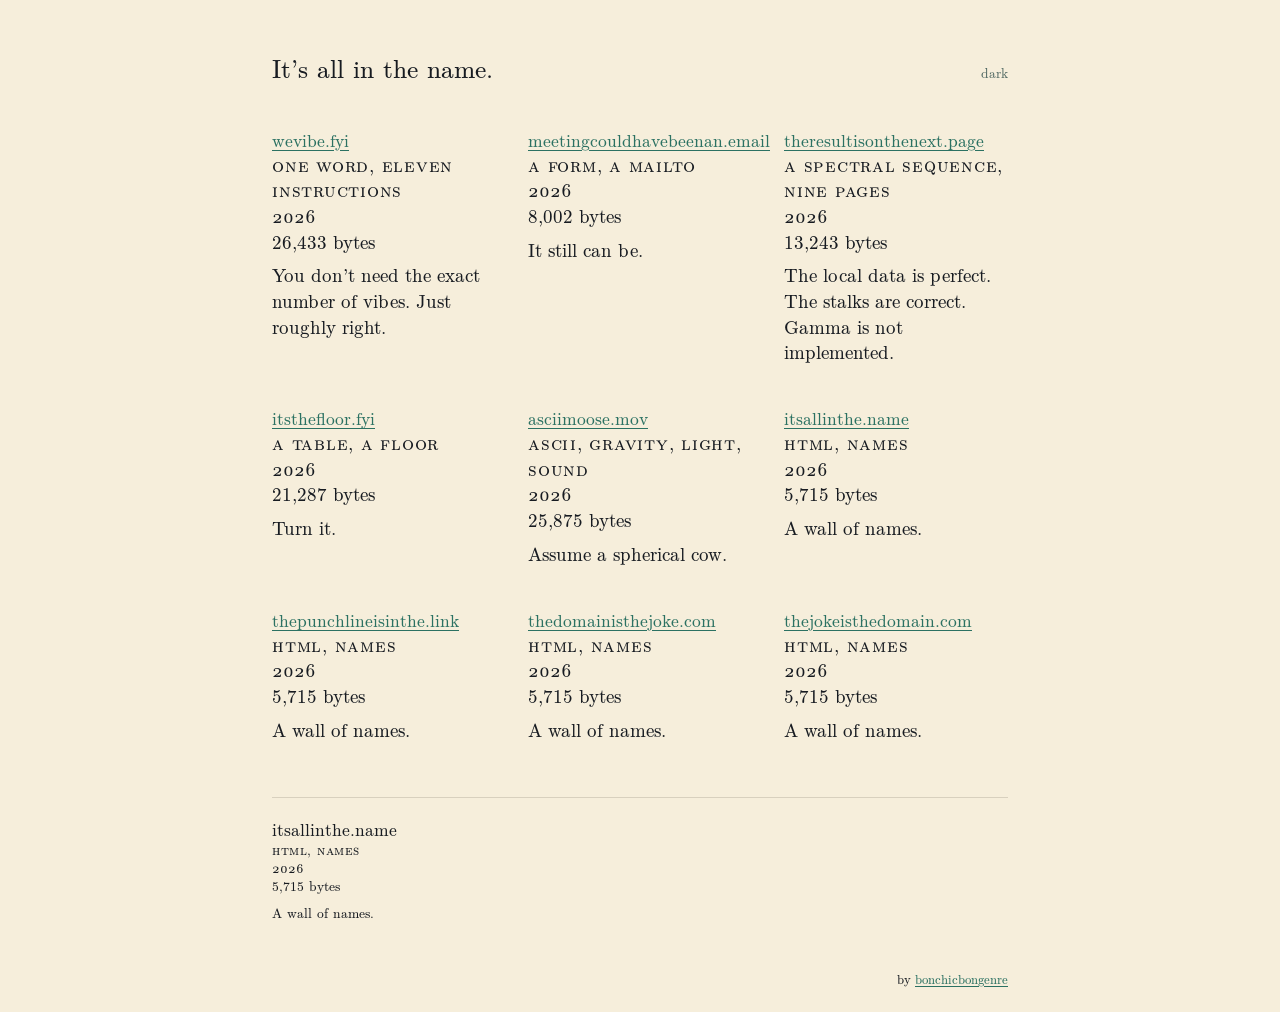
==== index.html @ 4bca3e9e "the moose on the wall, a line under each name, a theme button; the house at 5 with its italic" ====
<!doctype html>
<html lang="en">
<head>
<meta charset="utf-8">
<meta name="viewport" content="width=device-width, initial-scale=1">
<title>It&rsquo;s all in the name.</title>
<meta name="description" content="A wall of names. Each one is the joke.">
<link rel="icon" href="data:image/svg+xml,%3Csvg xmlns='http://www.w3.org/2000/svg' viewBox='0 0 10 10'%3E%3Ccircle cx='5' cy='8' r='1.4' fill='%23171b21'/%3E%3C/svg%3E">
<link rel="stylesheet" href="tokens.css?5">
<style>
body{margin:0;padding:3rem 16px 1.4rem;min-height:100svh;box-sizing:border-box;display:flex;flex-direction:column;background:var(--paper);color:var(--ink);font:19px/1.5 var(--book);font-variant-numeric:oldstyle-nums}
main,.by{width:100%;max-width:46rem;margin:0 auto}
main{flex:1}
.by{margin-top:3rem;text-align:right;font-size:.8rem}
header{display:flex;justify-content:space-between;align-items:baseline;gap:1rem;margin:0 0 2.6rem}
h1{font-weight:400;font-size:1.6rem;margin:0}
button{font:inherit;font-size:.85rem;background:none;border:0;padding:0;color:var(--qingbai-base);cursor:pointer}
button:focus-visible{outline:1px solid var(--rule);outline-offset:4px}
.m{font-variant-caps:all-small-caps;letter-spacing:.04em}
ul{display:grid;grid-template-columns:repeat(auto-fill,minmax(min(100%,13rem),1fr));gap:2.6rem 2rem;margin:0;padding:0;list-style:none}
.label p{margin:0;line-height:1.35}
.t{font-size:1.1rem}
.d{font-variant-numeric:lining-nums tabular-nums}
.label .l{margin-top:.5rem}
a{color:var(--qingbai-accent);text-underline-offset:.15em}
footer{border-top:1px solid var(--rule);margin-top:3.4rem;padding-top:1.2rem;font-size:.85rem}
</style>
</head>
<body>
<main>
<header><h1>It&rsquo;s all in the name.</h1><button id="theme" hidden>dark</button></header>
<!-- dimensions: each site's front page as served, measured 2026-10-27 21:49 UTC. The last four are this page, the same bytes under each of its names; their number is its own size. Every number here is measured by .github/wall.py, never typed. -->
<ul>
<li class="label">
<p class="t"><a href="https://wevibe.fyi">wevibe.fyi</a></p>
<p class="m">one word, eleven instructions</p>
<p>2026</p>
<p class="d">26,433 bytes</p>
<p class="l">You don&rsquo;t need the exact number of vibes. Just roughly right.</p>
</li>
<li class="label">
<p class="t"><a href="https://meetingcouldhavebeenan.email">meetingcouldhavebeenan.email</a></p>
<p class="m">a form, a mailto</p>
<p>2026</p>
<p class="d">8,002 bytes</p>
<p class="l">It still can be.</p>
</li>
<li class="label">
<p class="t"><a href="https://theresultisonthenext.page">theresultisonthenext.page</a></p>
<p class="m">a spectral sequence, nine pages</p>
<p>2026</p>
<p class="d">13,243 bytes</p>
<p class="l">The local data is perfect. The stalks are correct. Gamma is not implemented.</p>
</li>
<li class="label">
<p class="t"><a href="https://itsthefloor.fyi">itsthefloor.fyi</a></p>
<p class="m">a table, a floor</p>
<p>2026</p>
<p class="d">21,287 bytes</p>
<p class="l">Turn it.</p>
</li>
<li class="label">
<p class="t"><a href="https://asciimoose.mov">asciimoose.mov</a></p>
<p class="m">ascii, gravity, light, sound</p>
<p>2026</p>
<p class="d">25,875 bytes</p>
<p class="l">Assume a spherical cow.</p>
</li>
<li class="label">
<p class="t"><a href="https://itsallinthe.name">itsallinthe.name</a></p>
<p class="m">html, names</p>
<p>2026</p>
<p class="d">5,715 bytes</p>
<p class="l">A wall of names.</p>
</li>
<li class="label">
<p class="t"><a href="https://thepunchlineisinthe.link">thepunchlineisinthe.link</a></p>
<p class="m">html, names</p>
<p>2026</p>
<p class="d">5,715 bytes</p>
<p class="l">A wall of names.</p>
</li>
<li class="label">
<p class="t"><a href="https://thedomainisthejoke.com">thedomainisthejoke.com</a></p>
<p class="m">html, names</p>
<p>2026</p>
<p class="d">5,715 bytes</p>
<p class="l">A wall of names.</p>
</li>
<li class="label">
<p class="t"><a href="https://thejokeisthedomain.com">thejokeisthedomain.com</a></p>
<p class="m">html, names</p>
<p>2026</p>
<p class="d">5,715 bytes</p>
<p class="l">A wall of names.</p>
</li>
</ul>
<footer class="label">
<p class="t" id="door">itsallinthe.name</p>
<p class="m">html, names</p>
<p>2026</p>
<p class="d"><span id="self">&ndash;</span> bytes</p>
<p class="l">A wall of names.</p>
</footer>
</main>
<p class="by">by <a href="https://github.com/bonchicbongenre/bonchicbongenre.github.io">bonchicbongenre</a></p>
<script>
var names=["itsallinthe.name","thepunchlineisinthe.link","thedomainisthejoke.com","thejokeisthedomain.com"],
    said=["It&rsquo;s all in the name.","The punchline is in the link.","The domain is the joke.","The joke is the domain."],
    i=Math.max(0,names.indexOf(location.hostname.replace(/^www\./,""))),
    door=names[i],h=document.querySelector("h1");
h.innerHTML=said[i];document.title=h.textContent;
document.getElementById("door").textContent=door;
// the page's own size: it asks for itself and counts what comes back (a browser may
// report only the compressed size)
fetch(location.pathname).then(r=>r.arrayBuffer()).then(b=>document.getElementById("self").textContent=b.byteLength.toLocaleString("en-US"));
// theme: the system's, until the visitor turns it; nothing is kept
var root=document.documentElement,sys=matchMedia("(prefers-color-scheme: dark)"),T=document.getElementById("theme"),
    dark=function(){var t=root.getAttribute("data-theme");return t?t=="dark":sys.matches},
    turn=function(){T.textContent=dark()?"light":"dark"};
sys.addEventListener("change",function(){if(!root.getAttribute("data-theme"))turn()});
T.onclick=function(){root.setAttribute("data-theme",dark()?"light":"dark");turn()};
turn();T.hidden=false;
console.log("You came in by "+door+".");
</script>
</body>
</html>
---- tokens.css ----
/* House tokens. Generated by derive/tokens.py from the bowls; do not edit by hand.
   Each bowl gives hue and chroma; each role gives lightness. Paper is Ding, ink is
   Jian, and dark mode swaps the two bowls. Base: a glaze at its own chroma. Accent:
   the same hue lifted to the most vivid bowl's chroma. Both read at 5:1 on paper.
   Wash: a glaze at its own chroma, near the paper's lightness, for fills only. */

@font-face { font-family: "House Book"; src: url("house-book.woff2") format("woff2"); font-display: swap; }
@font-face { font-family: "House Book"; src: url("house-book-italic.woff2") format("woff2"); font-style: italic; font-display: swap; }
@font-face { font-family: "House Sans"; src: url("house-sans.woff2") format("woff2"); font-display: swap; }
@font-face { font-family: "House Typewriter"; src: url("house-typewriter.woff2") format("woff2"); font-display: swap; }

:root {
  --ding: 0.026 87.1;      /* Cleveland 1929.995 */
  --jian: 0.014 257.3;      /* Cleveland 1948.206 */
  --longquan: 0.043 137.4;  /* Cleveland 1957.54, celadon */
  --ru: 0.023 155.9;        /* Cleveland 1957.40, celadon */
  --qingbai: 0.029 176.9;   /* Cleveland 2020.182, celadon */
  --jun: 0.022 224.6;       /* Cleveland 1942.665, jun */
  --junsplash: 0.023 310.6; /* Cleveland 1942.665, jun */
  --crimson: 0.047 355.2;   /* Cleveland 1956.701, jun */
  --rust: 0.048 40.5;      /* Cleveland 2020.176, tenmoku */
  --amber: 0.074 58.4;     /* Cleveland 1989.274, tenmoku */
  --gold: 0.056 74.8;      /* Cleveland 2020.177, tenmoku */
  --lift: 0.074;              /* the most vivid bowl's own chroma */

  --paper: oklch(0.95 var(--ding));
  --ink: oklch(0.22 var(--jian));
  --rule: oklch(0.86 var(--ding));
  --longquan-base: oklch(0.504 var(--longquan));
  --longquan-accent: oklch(0.502 var(--lift) 137.4);
  --longquan-wash: oklch(0.89 var(--longquan));
  --ru-base: oklch(0.506 var(--ru));
  --ru-accent: oklch(0.500 var(--lift) 155.9);
  --ru-wash: oklch(0.89 var(--ru));
  --qingbai-base: oklch(0.505 var(--qingbai));
  --qingbai-accent: oklch(0.499 var(--lift) 176.9);
  --qingbai-wash: oklch(0.89 var(--qingbai));
  --jun-base: oklch(0.507 var(--jun));
  --jun-accent: oklch(0.503 var(--lift) 224.6);
  --jun-wash: oklch(0.89 var(--jun));
  --junsplash-base: oklch(0.511 var(--junsplash));
  --junsplash-accent: oklch(0.516 var(--lift) 310.6);
  --junsplash-wash: oklch(0.89 var(--junsplash));
  --crimson-base: oklch(0.515 var(--crimson));
  --crimson-accent: oklch(0.518 var(--lift) 355.2);
  --crimson-wash: oklch(0.89 var(--crimson));
  --rust-base: oklch(0.513 var(--rust));
  --rust-accent: oklch(0.516 var(--lift) 40.5);
  --rust-wash: oklch(0.89 var(--rust));
  --amber-base: oklch(0.514 var(--amber));
  --amber-accent: oklch(0.514 var(--lift) 58.4);
  --amber-wash: oklch(0.89 var(--amber));
  --gold-base: oklch(0.510 var(--gold));
  --gold-accent: oklch(0.511 var(--lift) 74.8);
  --gold-wash: oklch(0.89 var(--gold));
  --book: "House Book", "Iowan Old Style", Georgia, serif;
  --sans: "House Sans", "Helvetica Neue", Arial, sans-serif;
  --typewriter: "House Typewriter", ui-monospace, monospace;
  --fade: color .5s ease, background-color .5s ease, border-color .5s ease, box-shadow .5s ease,
          outline-color .5s ease, text-decoration-color .5s ease, fill .5s ease, stroke .5s ease;
  color-scheme: light;
}
/* A change of theme fades. Everything inherits the root's transition, so a page that
   turns the root's off (as a page does on load) stops every fade at once. */
html { transition: var(--fade); }
html * { transition: inherit; }
@media (prefers-color-scheme: dark) {
  :root:not([data-theme="light"]) {
    --paper: oklch(0.20 var(--jian));
    --ink: oklch(0.88 var(--ding));
    --rule: oklch(0.30 var(--jian));
    --longquan-base: oklch(0.617 var(--longquan));
    --longquan-accent: oklch(0.614 var(--lift) 137.4);
    --longquan-wash: oklch(0.29 var(--longquan));
    --ru-base: oklch(0.619 var(--ru));
    --ru-accent: oklch(0.613 var(--lift) 155.9);
    --ru-wash: oklch(0.29 var(--ru));
    --qingbai-base: oklch(0.618 var(--qingbai));
    --qingbai-accent: oklch(0.612 var(--lift) 176.9);
    --qingbai-wash: oklch(0.29 var(--qingbai));
    --jun-base: oklch(0.620 var(--jun));
    --jun-accent: oklch(0.616 var(--lift) 224.6);
    --jun-wash: oklch(0.29 var(--jun));
    --junsplash-base: oklch(0.624 var(--junsplash));
    --junsplash-accent: oklch(0.629 var(--lift) 310.6);
    --junsplash-wash: oklch(0.29 var(--junsplash));
    --crimson-base: oklch(0.628 var(--crimson));
    --crimson-accent: oklch(0.631 var(--lift) 355.2);
    --crimson-wash: oklch(0.29 var(--crimson));
    --rust-base: oklch(0.626 var(--rust));
    --rust-accent: oklch(0.629 var(--lift) 40.5);
    --rust-wash: oklch(0.29 var(--rust));
    --amber-base: oklch(0.626 var(--amber));
    --amber-accent: oklch(0.626 var(--lift) 58.4);
    --amber-wash: oklch(0.29 var(--amber));
    --gold-base: oklch(0.623 var(--gold));
    --gold-accent: oklch(0.624 var(--lift) 74.8);
    --gold-wash: oklch(0.29 var(--gold));
    color-scheme: dark;
  }
}
:root[data-theme="dark"] {
  --paper: oklch(0.20 var(--jian));
  --ink: oklch(0.88 var(--ding));
  --rule: oklch(0.30 var(--jian));
  --longquan-base: oklch(0.617 var(--longquan));
  --longquan-accent: oklch(0.614 var(--lift) 137.4);
  --longquan-wash: oklch(0.29 var(--longquan));
  --ru-base: oklch(0.619 var(--ru));
  --ru-accent: oklch(0.613 var(--lift) 155.9);
  --ru-wash: oklch(0.29 var(--ru));
  --qingbai-base: oklch(0.618 var(--qingbai));
  --qingbai-accent: oklch(0.612 var(--lift) 176.9);
  --qingbai-wash: oklch(0.29 var(--qingbai));
  --jun-base: oklch(0.620 var(--jun));
  --jun-accent: oklch(0.616 var(--lift) 224.6);
  --jun-wash: oklch(0.29 var(--jun));
  --junsplash-base: oklch(0.624 var(--junsplash));
  --junsplash-accent: oklch(0.629 var(--lift) 310.6);
  --junsplash-wash: oklch(0.29 var(--junsplash));
  --crimson-base: oklch(0.628 var(--crimson));
  --crimson-accent: oklch(0.631 var(--lift) 355.2);
  --crimson-wash: oklch(0.29 var(--crimson));
  --rust-base: oklch(0.626 var(--rust));
  --rust-accent: oklch(0.629 var(--lift) 40.5);
  --rust-wash: oklch(0.29 var(--rust));
  --amber-base: oklch(0.626 var(--amber));
  --amber-accent: oklch(0.626 var(--lift) 58.4);
  --amber-wash: oklch(0.29 var(--amber));
  --gold-base: oklch(0.623 var(--gold));
  --gold-accent: oklch(0.624 var(--lift) 74.8);
  --gold-wash: oklch(0.29 var(--gold));
  color-scheme: dark;
}
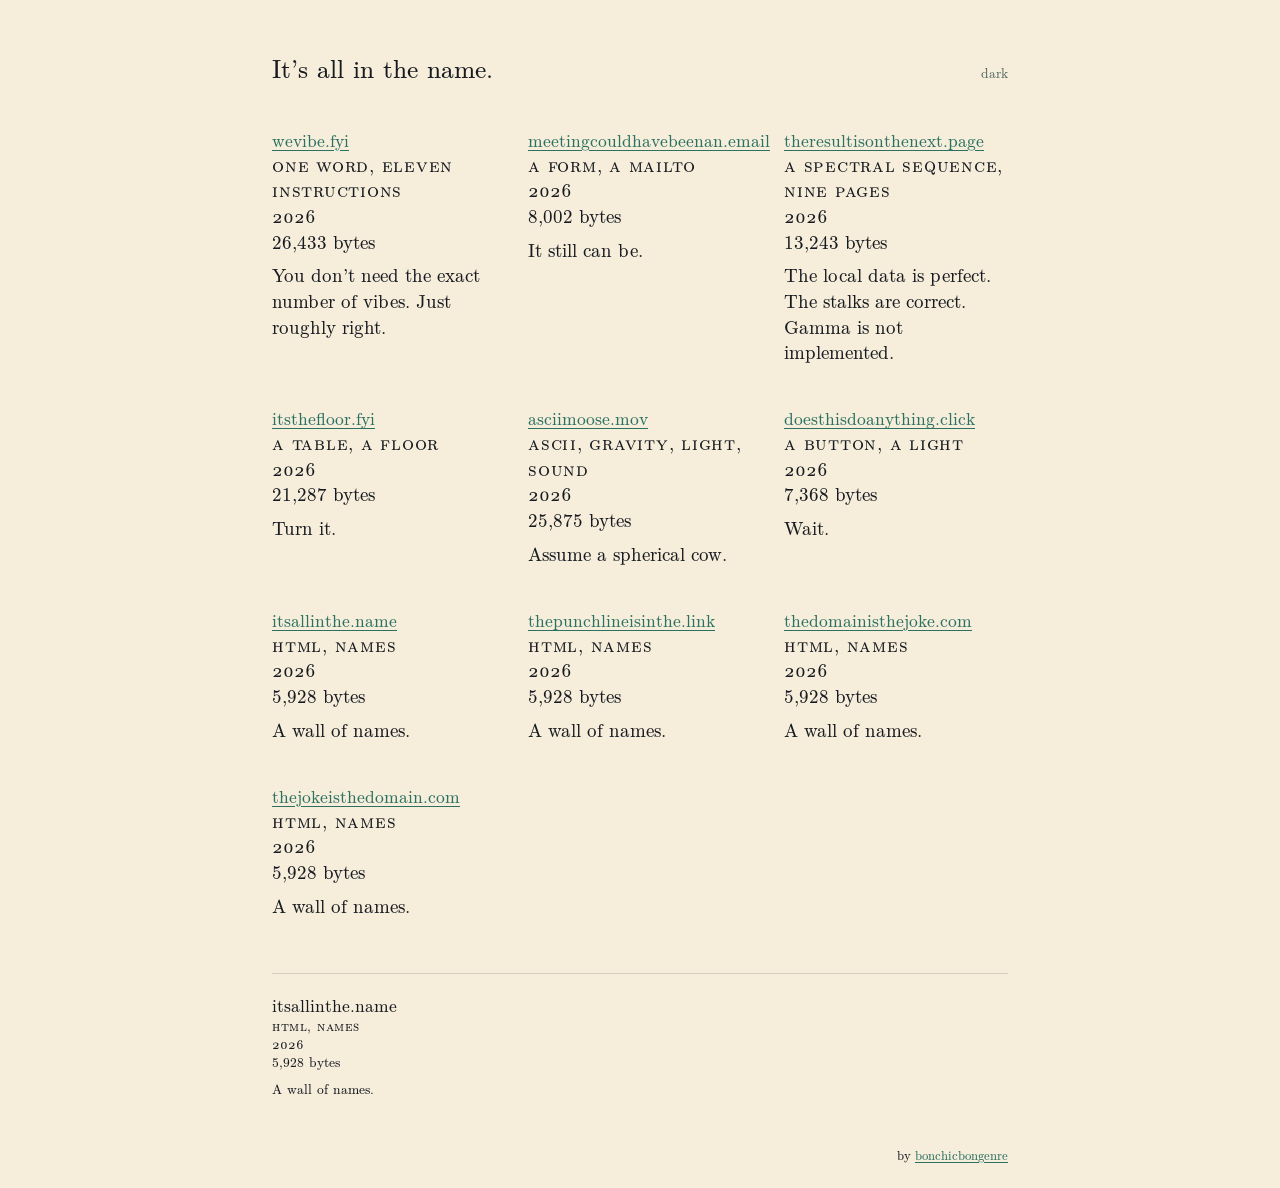
==== commit 4cfb6f65: "the button on the wall, measured again" ====
--- a/index.html
+++ b/index.html
@@ -29,7 +29,7 @@
 <body>
 <main>
 <header><h1>It&rsquo;s all in the name.</h1><button id="theme" hidden>dark</button></header>
-<!-- dimensions: each site's front page as served, measured 2026-10-27 21:49 UTC. The last four are this page, the same bytes under each of its names; their number is its own size. Every number here is measured by .github/wall.py, never typed. -->
+<!-- dimensions: each site's front page as served, measured 2026-10-29 00:49 UTC. The last four are this page, the same bytes under each of its names; their number is its own size. Every number here is measured by .github/wall.py, never typed. -->
 <ul>
 <li class="label">
 <p class="t"><a href="https://wevibe.fyi">wevibe.fyi</a></p>
@@ -67,31 +67,38 @@
 <p class="l">Assume a spherical cow.</p>
 </li>
 <li class="label">
+<p class="t"><a href="https://doesthisdoanything.click">doesthisdoanything.click</a></p>
+<p class="m">a button, a light</p>
+<p>2026</p>
+<p class="d">7,368 bytes</p>
+<p class="l">Wait.</p>
+</li>
+<li class="label">
 <p class="t"><a href="https://itsallinthe.name">itsallinthe.name</a></p>
 <p class="m">html, names</p>
 <p>2026</p>
-<p class="d">5,715 bytes</p>
+<p class="d">5,928 bytes</p>
 <p class="l">A wall of names.</p>
 </li>
 <li class="label">
 <p class="t"><a href="https://thepunchlineisinthe.link">thepunchlineisinthe.link</a></p>
 <p class="m">html, names</p>
 <p>2026</p>
-<p class="d">5,715 bytes</p>
+<p class="d">5,928 bytes</p>
 <p class="l">A wall of names.</p>
 </li>
 <li class="label">
 <p class="t"><a href="https://thedomainisthejoke.com">thedomainisthejoke.com</a></p>
 <p class="m">html, names</p>
 <p>2026</p>
-<p class="d">5,715 bytes</p>
+<p class="d">5,928 bytes</p>
 <p class="l">A wall of names.</p>
 </li>
 <li class="label">
 <p class="t"><a href="https://thejokeisthedomain.com">thejokeisthedomain.com</a></p>
 <p class="m">html, names</p>
 <p>2026</p>
-<p class="d">5,715 bytes</p>
+<p class="d">5,928 bytes</p>
 <p class="l">A wall of names.</p>
 </li>
 </ul>
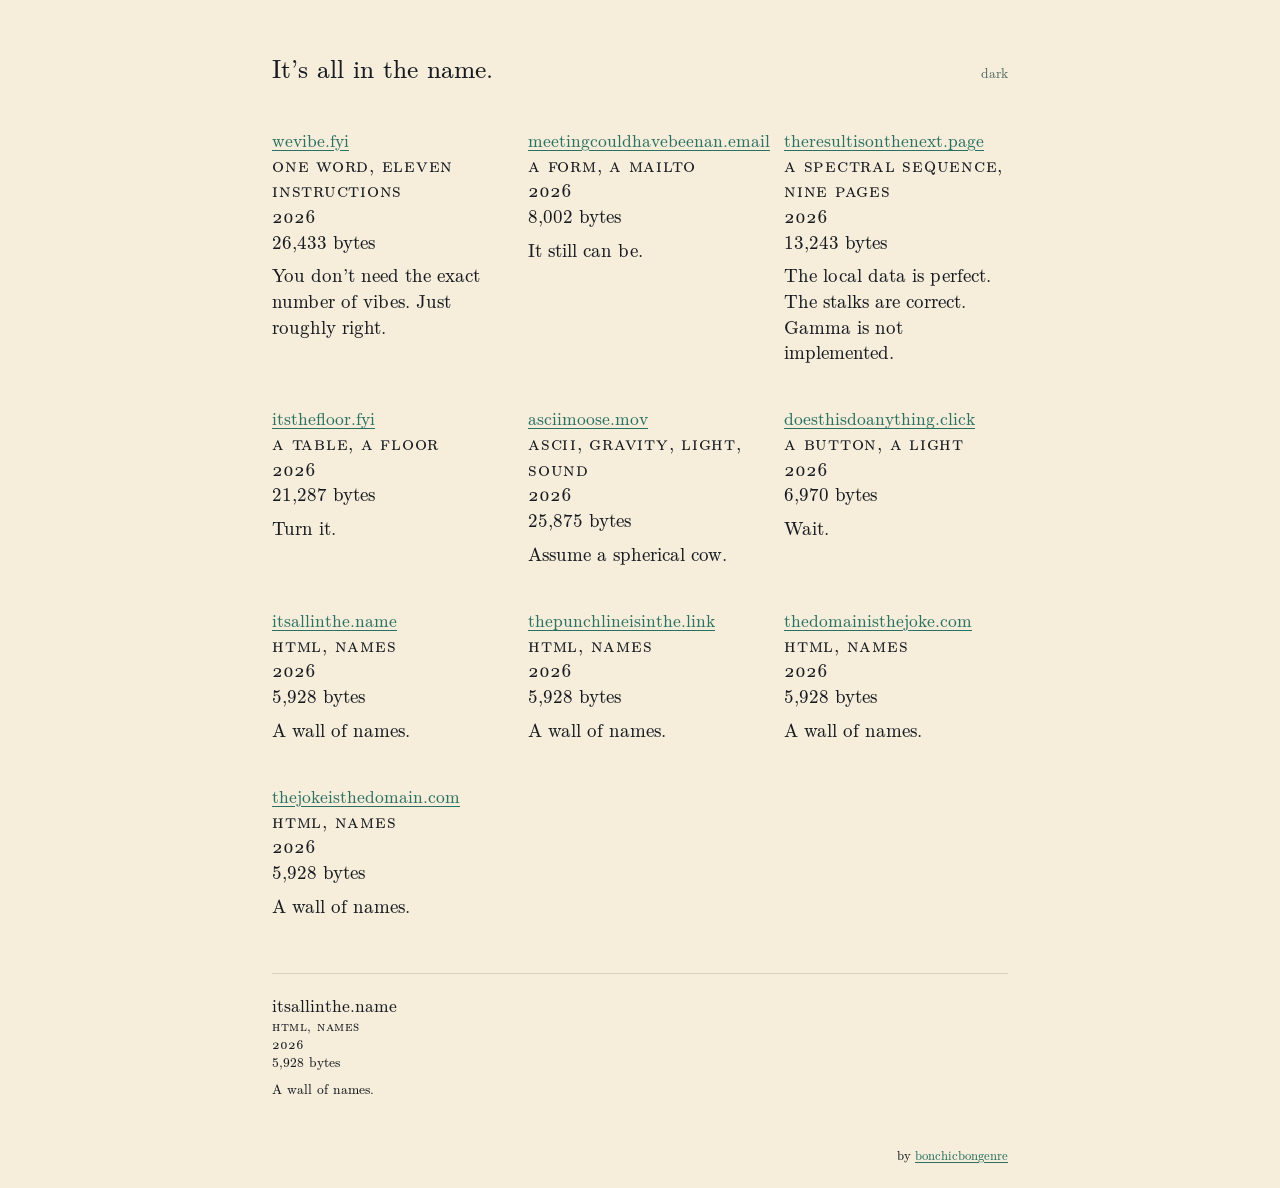
==== commit 753950ed: "measured again" ====
--- a/index.html
+++ b/index.html
@@ -29,7 +29,7 @@
 <body>
 <main>
 <header><h1>It&rsquo;s all in the name.</h1><button id="theme" hidden>dark</button></header>
-<!-- dimensions: each site's front page as served, measured 2026-10-29 00:49 UTC. The last four are this page, the same bytes under each of its names; their number is its own size. Every number here is measured by .github/wall.py, never typed. -->
+<!-- dimensions: each site's front page as served, measured 2026-10-29 01:06 UTC. The last four are this page, the same bytes under each of its names; their number is its own size. Every number here is measured by .github/wall.py, never typed. -->
 <ul>
 <li class="label">
 <p class="t"><a href="https://wevibe.fyi">wevibe.fyi</a></p>
@@ -70,7 +70,7 @@
 <p class="t"><a href="https://doesthisdoanything.click">doesthisdoanything.click</a></p>
 <p class="m">a button, a light</p>
 <p>2026</p>
-<p class="d">7,368 bytes</p>
+<p class="d">6,970 bytes</p>
 <p class="l">Wait.</p>
 </li>
 <li class="label">
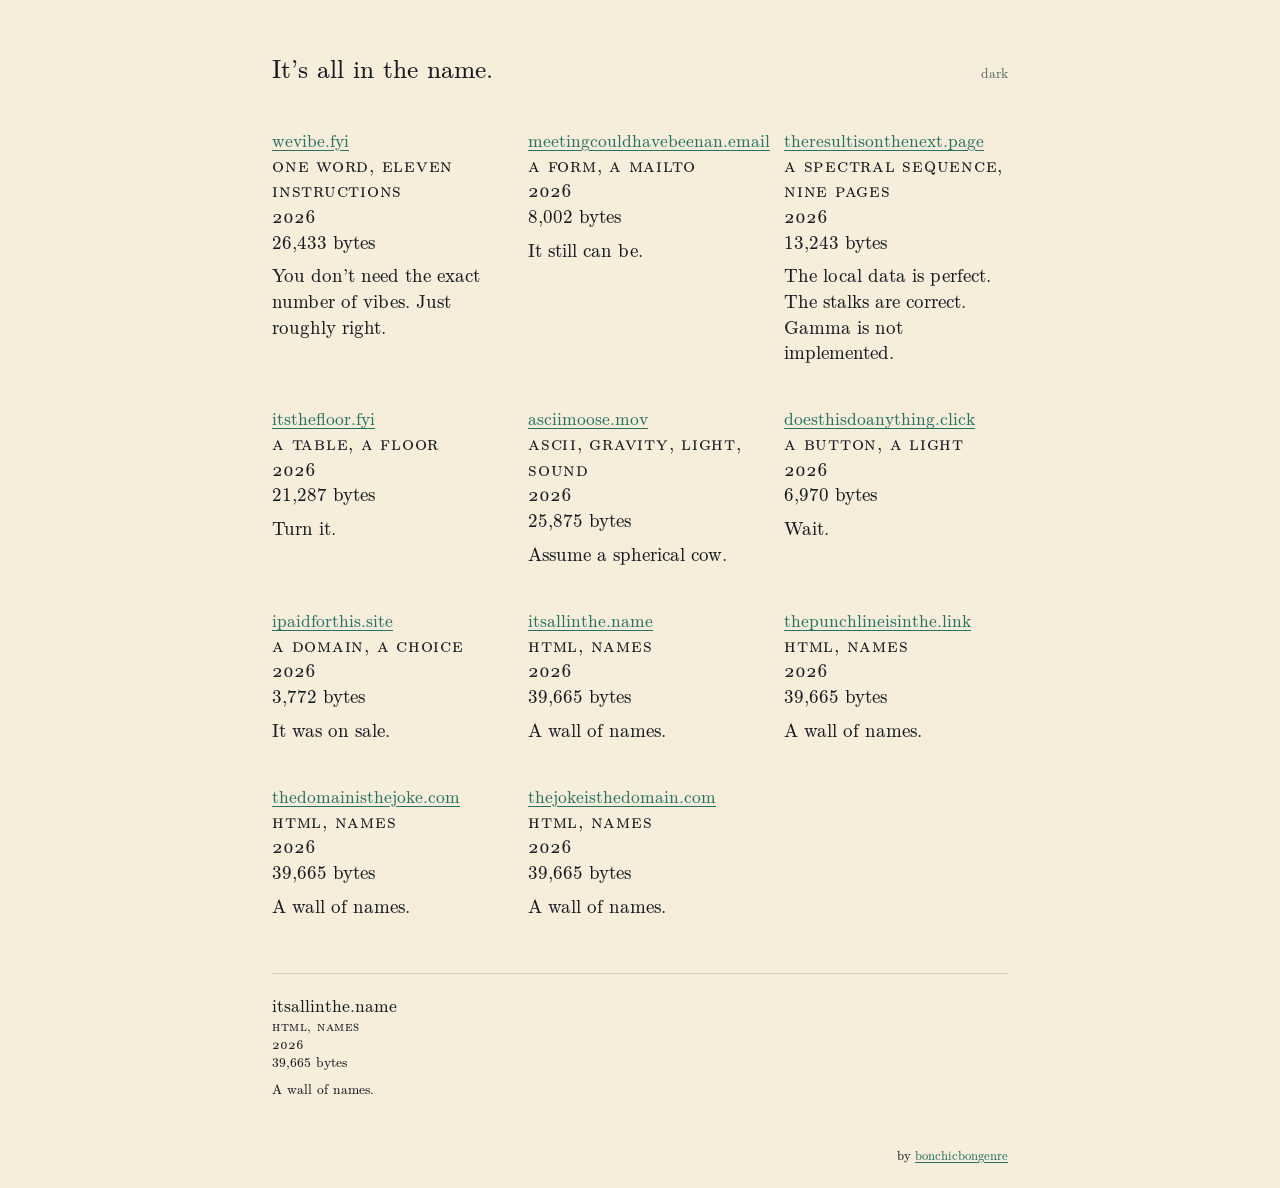
==== commit fd903c36: "ipaidforthis.site on the wall; the house inline and the other names prefetched, so each name arrives" ====
--- a/index.html
+++ b/index.html
@@ -6,7 +6,140 @@
 <title>It&rsquo;s all in the name.</title>
 <meta name="description" content="A wall of names. Each one is the joke.">
 <link rel="icon" href="data:image/svg+xml,%3Csvg xmlns='http://www.w3.org/2000/svg' viewBox='0 0 10 10'%3E%3Ccircle cx='5' cy='8' r='1.4' fill='%23171b21'/%3E%3C/svg%3E">
-<link rel="stylesheet" href="tokens.css?5">
+<style id="house">/* the house at 5, inline, so that this page is whole in itself: its tokens, and House Book cut to the 97 characters on this page */
+@font-face { font-family: "House Book"; src: url([data-uri]) format("woff2"); font-display: block; }
+/* House tokens. Generated by derive/tokens.py from the bowls; do not edit by hand.
+   Each bowl gives hue and chroma; each role gives lightness. Paper is Ding, ink is
+   Jian, and dark mode swaps the two bowls. Base: a glaze at its own chroma. Accent:
+   the same hue lifted to the most vivid bowl's chroma. Both read at 5:1 on paper.
+   Wash: a glaze at its own chroma, near the paper's lightness, for fills only. */
+
+
+:root {
+  --ding: 0.026 87.1;      /* Cleveland 1929.995 */
+  --jian: 0.014 257.3;      /* Cleveland 1948.206 */
+  --longquan: 0.043 137.4;  /* Cleveland 1957.54, celadon */
+  --ru: 0.023 155.9;        /* Cleveland 1957.40, celadon */
+  --qingbai: 0.029 176.9;   /* Cleveland 2020.182, celadon */
+  --jun: 0.022 224.6;       /* Cleveland 1942.665, jun */
+  --junsplash: 0.023 310.6; /* Cleveland 1942.665, jun */
+  --crimson: 0.047 355.2;   /* Cleveland 1956.701, jun */
+  --rust: 0.048 40.5;      /* Cleveland 2020.176, tenmoku */
+  --amber: 0.074 58.4;     /* Cleveland 1989.274, tenmoku */
+  --gold: 0.056 74.8;      /* Cleveland 2020.177, tenmoku */
+  --lift: 0.074;              /* the most vivid bowl's own chroma */
+
+  --paper: oklch(0.95 var(--ding));
+  --ink: oklch(0.22 var(--jian));
+  --rule: oklch(0.86 var(--ding));
+  --longquan-base: oklch(0.504 var(--longquan));
+  --longquan-accent: oklch(0.502 var(--lift) 137.4);
+  --longquan-wash: oklch(0.89 var(--longquan));
+  --ru-base: oklch(0.506 var(--ru));
+  --ru-accent: oklch(0.500 var(--lift) 155.9);
+  --ru-wash: oklch(0.89 var(--ru));
+  --qingbai-base: oklch(0.505 var(--qingbai));
+  --qingbai-accent: oklch(0.499 var(--lift) 176.9);
+  --qingbai-wash: oklch(0.89 var(--qingbai));
+  --jun-base: oklch(0.507 var(--jun));
+  --jun-accent: oklch(0.503 var(--lift) 224.6);
+  --jun-wash: oklch(0.89 var(--jun));
+  --junsplash-base: oklch(0.511 var(--junsplash));
+  --junsplash-accent: oklch(0.516 var(--lift) 310.6);
+  --junsplash-wash: oklch(0.89 var(--junsplash));
+  --crimson-base: oklch(0.515 var(--crimson));
+  --crimson-accent: oklch(0.518 var(--lift) 355.2);
+  --crimson-wash: oklch(0.89 var(--crimson));
+  --rust-base: oklch(0.513 var(--rust));
+  --rust-accent: oklch(0.516 var(--lift) 40.5);
+  --rust-wash: oklch(0.89 var(--rust));
+  --amber-base: oklch(0.514 var(--amber));
+  --amber-accent: oklch(0.514 var(--lift) 58.4);
+  --amber-wash: oklch(0.89 var(--amber));
+  --gold-base: oklch(0.510 var(--gold));
+  --gold-accent: oklch(0.511 var(--lift) 74.8);
+  --gold-wash: oklch(0.89 var(--gold));
+  --book: "House Book", "Iowan Old Style", Georgia, serif;
+  --sans: "House Sans", "Helvetica Neue", Arial, sans-serif;
+  --typewriter: "House Typewriter", ui-monospace, monospace;
+  --fade: color .5s ease, background-color .5s ease, border-color .5s ease, box-shadow .5s ease,
+          outline-color .5s ease, text-decoration-color .5s ease, fill .5s ease, stroke .5s ease;
+  color-scheme: light;
+}
+/* A change of theme fades. Everything inherits the root's transition, so a page that
+   turns the root's off (as a page does on load) stops every fade at once. */
+html { transition: var(--fade); }
+html * { transition: inherit; }
+@media (prefers-color-scheme: dark) {
+  :root:not([data-theme="light"]) {
+    --paper: oklch(0.20 var(--jian));
+    --ink: oklch(0.88 var(--ding));
+    --rule: oklch(0.30 var(--jian));
+    --longquan-base: oklch(0.617 var(--longquan));
+    --longquan-accent: oklch(0.614 var(--lift) 137.4);
+    --longquan-wash: oklch(0.29 var(--longquan));
+    --ru-base: oklch(0.619 var(--ru));
+    --ru-accent: oklch(0.613 var(--lift) 155.9);
+    --ru-wash: oklch(0.29 var(--ru));
+    --qingbai-base: oklch(0.618 var(--qingbai));
+    --qingbai-accent: oklch(0.612 var(--lift) 176.9);
+    --qingbai-wash: oklch(0.29 var(--qingbai));
+    --jun-base: oklch(0.620 var(--jun));
+    --jun-accent: oklch(0.616 var(--lift) 224.6);
+    --jun-wash: oklch(0.29 var(--jun));
+    --junsplash-base: oklch(0.624 var(--junsplash));
+    --junsplash-accent: oklch(0.629 var(--lift) 310.6);
+    --junsplash-wash: oklch(0.29 var(--junsplash));
+    --crimson-base: oklch(0.628 var(--crimson));
+    --crimson-accent: oklch(0.631 var(--lift) 355.2);
+    --crimson-wash: oklch(0.29 var(--crimson));
+    --rust-base: oklch(0.626 var(--rust));
+    --rust-accent: oklch(0.629 var(--lift) 40.5);
+    --rust-wash: oklch(0.29 var(--rust));
+    --amber-base: oklch(0.626 var(--amber));
+    --amber-accent: oklch(0.626 var(--lift) 58.4);
+    --amber-wash: oklch(0.29 var(--amber));
+    --gold-base: oklch(0.623 var(--gold));
+    --gold-accent: oklch(0.624 var(--lift) 74.8);
+    --gold-wash: oklch(0.29 var(--gold));
+    color-scheme: dark;
+  }
+}
+:root[data-theme="dark"] {
+  --paper: oklch(0.20 var(--jian));
+  --ink: oklch(0.88 var(--ding));
+  --rule: oklch(0.30 var(--jian));
+  --longquan-base: oklch(0.617 var(--longquan));
+  --longquan-accent: oklch(0.614 var(--lift) 137.4);
+  --longquan-wash: oklch(0.29 var(--longquan));
+  --ru-base: oklch(0.619 var(--ru));
+  --ru-accent: oklch(0.613 var(--lift) 155.9);
+  --ru-wash: oklch(0.29 var(--ru));
+  --qingbai-base: oklch(0.618 var(--qingbai));
+  --qingbai-accent: oklch(0.612 var(--lift) 176.9);
+  --qingbai-wash: oklch(0.29 var(--qingbai));
+  --jun-base: oklch(0.620 var(--jun));
+  --jun-accent: oklch(0.616 var(--lift) 224.6);
+  --jun-wash: oklch(0.29 var(--jun));
+  --junsplash-base: oklch(0.624 var(--junsplash));
+  --junsplash-accent: oklch(0.629 var(--lift) 310.6);
+  --junsplash-wash: oklch(0.29 var(--junsplash));
+  --crimson-base: oklch(0.628 var(--crimson));
+  --crimson-accent: oklch(0.631 var(--lift) 355.2);
+  --crimson-wash: oklch(0.29 var(--crimson));
+  --rust-base: oklch(0.626 var(--rust));
+  --rust-accent: oklch(0.629 var(--lift) 40.5);
+  --rust-wash: oklch(0.29 var(--rust));
+  --amber-base: oklch(0.626 var(--amber));
+  --amber-accent: oklch(0.626 var(--lift) 58.4);
+  --amber-wash: oklch(0.29 var(--amber));
+  --gold-base: oklch(0.623 var(--gold));
+  --gold-accent: oklch(0.624 var(--lift) 74.8);
+  --gold-wash: oklch(0.29 var(--gold));
+  color-scheme: dark;
+}
+</style>
+<script type="speculationrules">{"prefetch":[{"source":"list","urls":["https://itsallinthe.name/","https://thepunchlineisinthe.link/","https://thedomainisthejoke.com/","https://thejokeisthedomain.com/"],"eagerness":"immediate"}]}</script>
 <style>
 body{margin:0;padding:3rem 16px 1.4rem;min-height:100svh;box-sizing:border-box;display:flex;flex-direction:column;background:var(--paper);color:var(--ink);font:19px/1.5 var(--book);font-variant-numeric:oldstyle-nums}
 main,.by{width:100%;max-width:46rem;margin:0 auto}
@@ -29,7 +162,7 @@
 <body>
 <main>
 <header><h1>It&rsquo;s all in the name.</h1><button id="theme" hidden>dark</button></header>
-<!-- dimensions: each site's front page as served, measured 2026-10-29 01:06 UTC. The last four are this page, the same bytes under each of its names; their number is its own size. Every number here is measured by .github/wall.py, never typed. -->
+<!-- dimensions: each site's front page as served, measured 2026-10-29 01:48 UTC. The last four are this page, the same bytes under each of its names; their number is its own size. Every number here is measured by .github/wall.py, never typed. -->
 <ul>
 <li class="label">
 <p class="t"><a href="https://wevibe.fyi">wevibe.fyi</a></p>
@@ -74,31 +207,38 @@
 <p class="l">Wait.</p>
 </li>
 <li class="label">
+<p class="t"><a href="https://ipaidforthis.site">ipaidforthis.site</a></p>
+<p class="m">a domain, a choice</p>
+<p>2026</p>
+<p class="d">3,772 bytes</p>
+<p class="l">It was on sale.</p>
+</li>
+<li class="label">
 <p class="t"><a href="https://itsallinthe.name">itsallinthe.name</a></p>
 <p class="m">html, names</p>
 <p>2026</p>
-<p class="d">5,928 bytes</p>
+<p class="d">39,665 bytes</p>
 <p class="l">A wall of names.</p>
 </li>
 <li class="label">
 <p class="t"><a href="https://thepunchlineisinthe.link">thepunchlineisinthe.link</a></p>
 <p class="m">html, names</p>
 <p>2026</p>
-<p class="d">5,928 bytes</p>
+<p class="d">39,665 bytes</p>
 <p class="l">A wall of names.</p>
 </li>
 <li class="label">
 <p class="t"><a href="https://thedomainisthejoke.com">thedomainisthejoke.com</a></p>
 <p class="m">html, names</p>
 <p>2026</p>
-<p class="d">5,928 bytes</p>
+<p class="d">39,665 bytes</p>
 <p class="l">A wall of names.</p>
 </li>
 <li class="label">
 <p class="t"><a href="https://thejokeisthedomain.com">thejokeisthedomain.com</a></p>
 <p class="m">html, names</p>
 <p>2026</p>
-<p class="d">5,928 bytes</p>
+<p class="d">39,665 bytes</p>
 <p class="l">A wall of names.</p>
 </li>
 </ul>
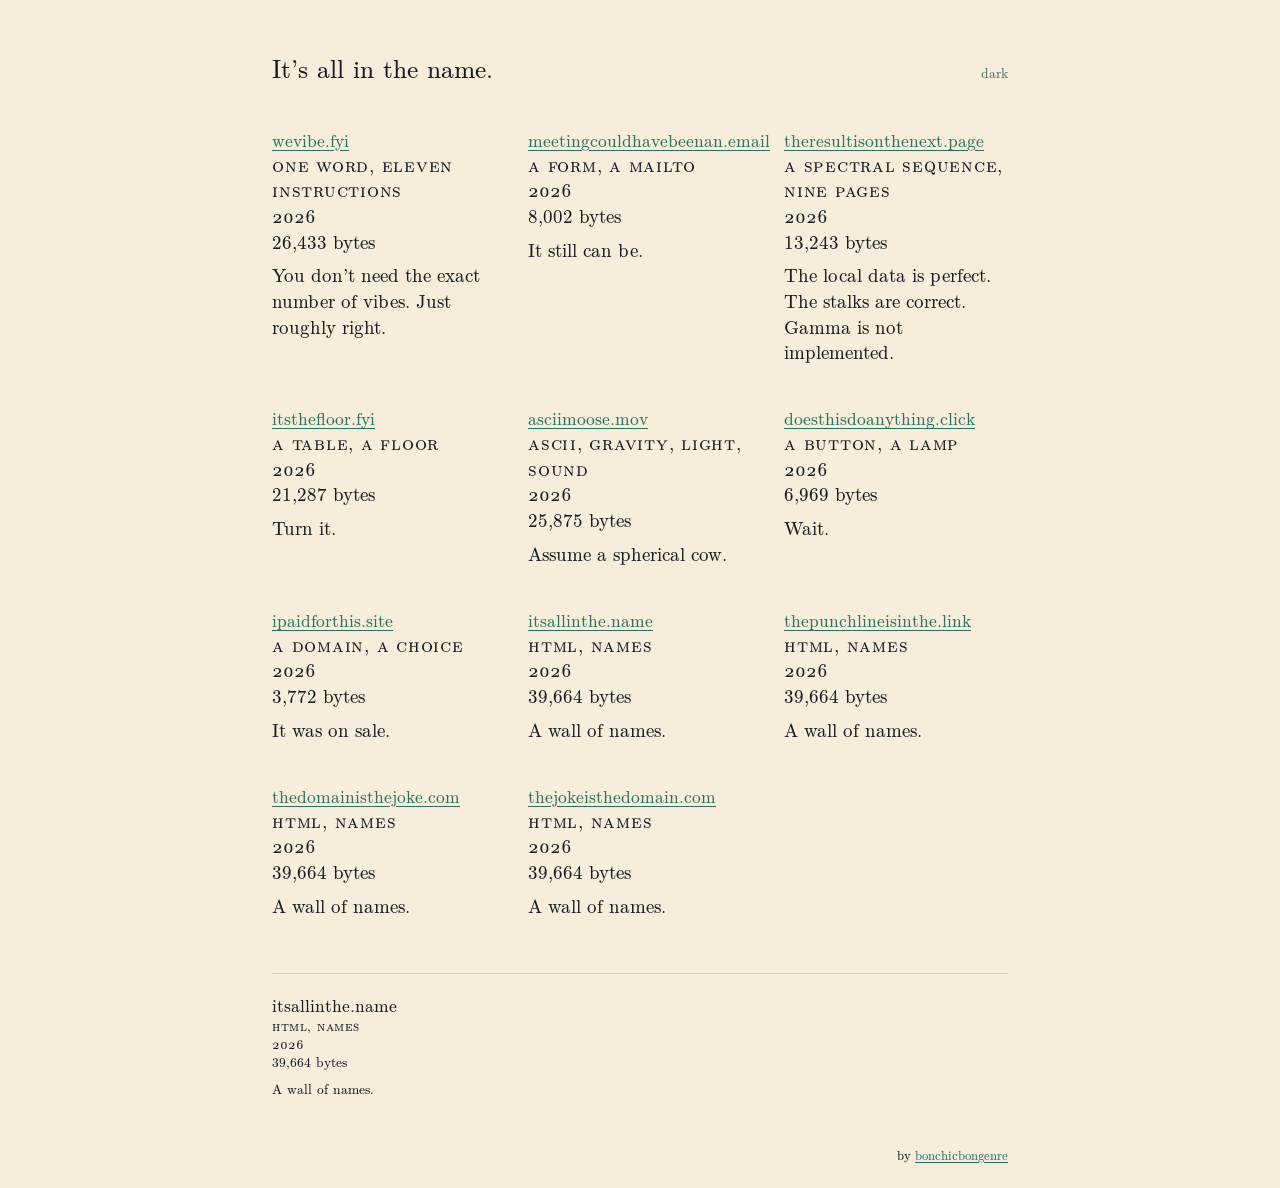
==== commit 5c6cfebd: "a button, a lamp; measured again" ====
--- a/index.html
+++ b/index.html
@@ -162,7 +162,7 @@
 <body>
 <main>
 <header><h1>It&rsquo;s all in the name.</h1><button id="theme" hidden>dark</button></header>
-<!-- dimensions: each site's front page as served, measured 2026-10-29 01:48 UTC. The last four are this page, the same bytes under each of its names; their number is its own size. Every number here is measured by .github/wall.py, never typed. -->
+<!-- dimensions: each site's front page as served, measured 2026-10-29 02:52 UTC. The last four are this page, the same bytes under each of its names; their number is its own size. Every number here is measured by .github/wall.py, never typed. -->
 <ul>
 <li class="label">
 <p class="t"><a href="https://wevibe.fyi">wevibe.fyi</a></p>
@@ -201,9 +201,9 @@
 </li>
 <li class="label">
 <p class="t"><a href="https://doesthisdoanything.click">doesthisdoanything.click</a></p>
-<p class="m">a button, a light</p>
-<p>2026</p>
-<p class="d">6,970 bytes</p>
+<p class="m">a button, a lamp</p>
+<p>2026</p>
+<p class="d">6,969 bytes</p>
 <p class="l">Wait.</p>
 </li>
 <li class="label">
@@ -217,28 +217,28 @@
 <p class="t"><a href="https://itsallinthe.name">itsallinthe.name</a></p>
 <p class="m">html, names</p>
 <p>2026</p>
-<p class="d">39,665 bytes</p>
+<p class="d">39,664 bytes</p>
 <p class="l">A wall of names.</p>
 </li>
 <li class="label">
 <p class="t"><a href="https://thepunchlineisinthe.link">thepunchlineisinthe.link</a></p>
 <p class="m">html, names</p>
 <p>2026</p>
-<p class="d">39,665 bytes</p>
+<p class="d">39,664 bytes</p>
 <p class="l">A wall of names.</p>
 </li>
 <li class="label">
 <p class="t"><a href="https://thedomainisthejoke.com">thedomainisthejoke.com</a></p>
 <p class="m">html, names</p>
 <p>2026</p>
-<p class="d">39,665 bytes</p>
+<p class="d">39,664 bytes</p>
 <p class="l">A wall of names.</p>
 </li>
 <li class="label">
 <p class="t"><a href="https://thejokeisthedomain.com">thejokeisthedomain.com</a></p>
 <p class="m">html, names</p>
 <p>2026</p>
-<p class="d">39,665 bytes</p>
+<p class="d">39,664 bytes</p>
 <p class="l">A wall of names.</p>
 </li>
 </ul>
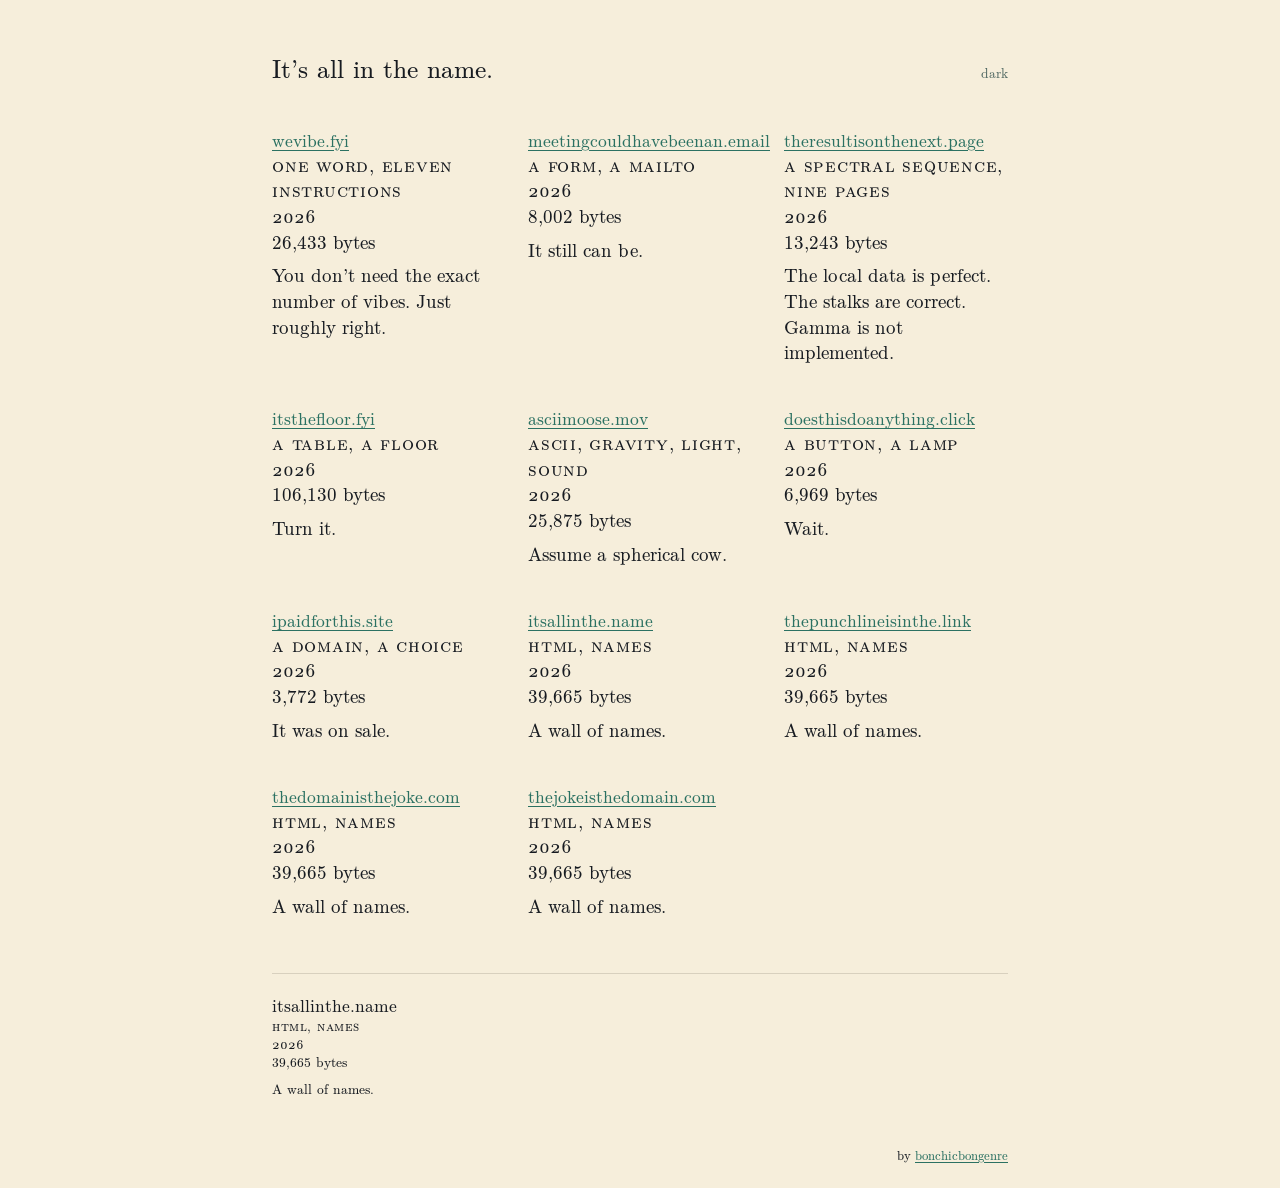
==== commit bd6f922e: "the table measured again: 106,130 bytes" ====
--- a/index.html
+++ b/index.html
@@ -162,7 +162,7 @@
 <body>
 <main>
 <header><h1>It&rsquo;s all in the name.</h1><button id="theme" hidden>dark</button></header>
-<!-- dimensions: each site's front page as served, measured 2026-10-29 02:52 UTC. The last four are this page, the same bytes under each of its names; their number is its own size. Every number here is measured by .github/wall.py, never typed. -->
+<!-- dimensions: each site's front page as served, measured 2026-10-29 20:35 UTC. The last four are this page, the same bytes under each of its names; their number is its own size. Every number here is measured by .github/wall.py, never typed. -->
 <ul>
 <li class="label">
 <p class="t"><a href="https://wevibe.fyi">wevibe.fyi</a></p>
@@ -189,7 +189,7 @@
 <p class="t"><a href="https://itsthefloor.fyi">itsthefloor.fyi</a></p>
 <p class="m">a table, a floor</p>
 <p>2026</p>
-<p class="d">21,287 bytes</p>
+<p class="d">106,130 bytes</p>
 <p class="l">Turn it.</p>
 </li>
 <li class="label">
@@ -217,28 +217,28 @@
 <p class="t"><a href="https://itsallinthe.name">itsallinthe.name</a></p>
 <p class="m">html, names</p>
 <p>2026</p>
-<p class="d">39,664 bytes</p>
+<p class="d">39,665 bytes</p>
 <p class="l">A wall of names.</p>
 </li>
 <li class="label">
 <p class="t"><a href="https://thepunchlineisinthe.link">thepunchlineisinthe.link</a></p>
 <p class="m">html, names</p>
 <p>2026</p>
-<p class="d">39,664 bytes</p>
+<p class="d">39,665 bytes</p>
 <p class="l">A wall of names.</p>
 </li>
 <li class="label">
 <p class="t"><a href="https://thedomainisthejoke.com">thedomainisthejoke.com</a></p>
 <p class="m">html, names</p>
 <p>2026</p>
-<p class="d">39,664 bytes</p>
+<p class="d">39,665 bytes</p>
 <p class="l">A wall of names.</p>
 </li>
 <li class="label">
 <p class="t"><a href="https://thejokeisthedomain.com">thejokeisthedomain.com</a></p>
 <p class="m">html, names</p>
 <p>2026</p>
-<p class="d">39,664 bytes</p>
+<p class="d">39,665 bytes</p>
 <p class="l">A wall of names.</p>
 </li>
 </ul>
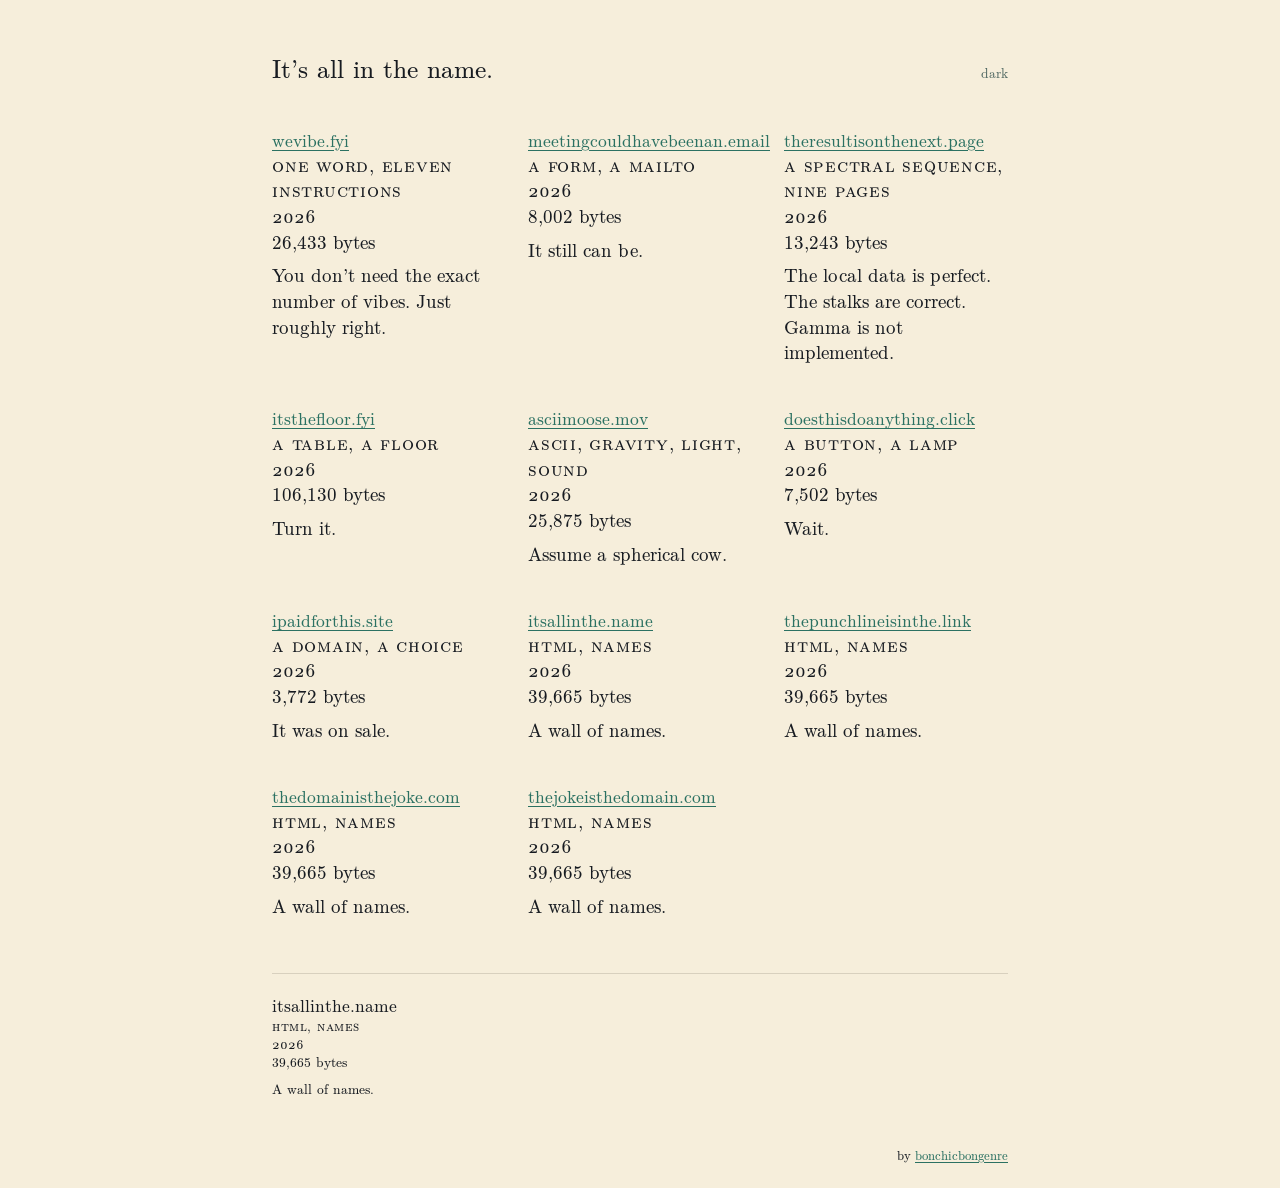
==== commit 0b51d839: "the button's tile re-measured" ====
--- a/index.html
+++ b/index.html
@@ -162,7 +162,7 @@
 <body>
 <main>
 <header><h1>It&rsquo;s all in the name.</h1><button id="theme" hidden>dark</button></header>
-<!-- dimensions: each site's front page as served, measured 2026-10-29 20:35 UTC. The last four are this page, the same bytes under each of its names; their number is its own size. Every number here is measured by .github/wall.py, never typed. -->
+<!-- dimensions: each site's front page as served, measured 2026-10-29 20:59 UTC. The last four are this page, the same bytes under each of its names; their number is its own size. Every number here is measured by .github/wall.py, never typed. -->
 <ul>
 <li class="label">
 <p class="t"><a href="https://wevibe.fyi">wevibe.fyi</a></p>
@@ -203,7 +203,7 @@
 <p class="t"><a href="https://doesthisdoanything.click">doesthisdoanything.click</a></p>
 <p class="m">a button, a lamp</p>
 <p>2026</p>
-<p class="d">6,969 bytes</p>
+<p class="d">7,502 bytes</p>
 <p class="l">Wait.</p>
 </li>
 <li class="label">
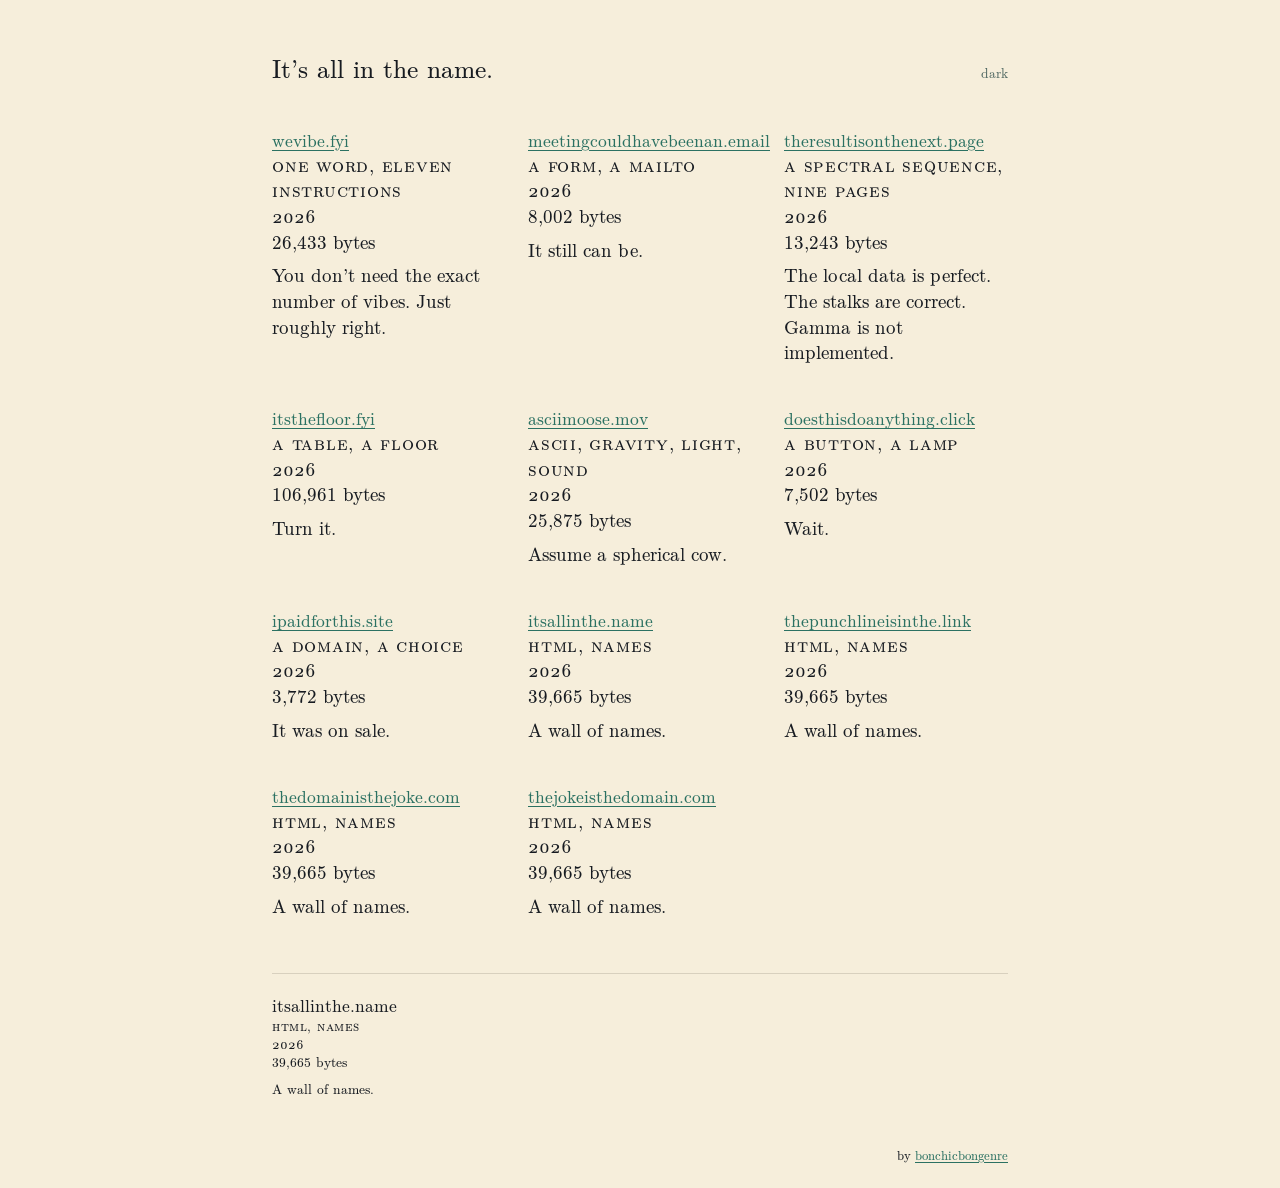
==== commit 7a95eb0b: "the table's tile re-measured" ====
--- a/index.html
+++ b/index.html
@@ -162,7 +162,7 @@
 <body>
 <main>
 <header><h1>It&rsquo;s all in the name.</h1><button id="theme" hidden>dark</button></header>
-<!-- dimensions: each site's front page as served, measured 2026-10-29 20:59 UTC. The last four are this page, the same bytes under each of its names; their number is its own size. Every number here is measured by .github/wall.py, never typed. -->
+<!-- dimensions: each site's front page as served, measured 2026-10-29 21:18 UTC. The last four are this page, the same bytes under each of its names; their number is its own size. Every number here is measured by .github/wall.py, never typed. -->
 <ul>
 <li class="label">
 <p class="t"><a href="https://wevibe.fyi">wevibe.fyi</a></p>
@@ -189,7 +189,7 @@
 <p class="t"><a href="https://itsthefloor.fyi">itsthefloor.fyi</a></p>
 <p class="m">a table, a floor</p>
 <p>2026</p>
-<p class="d">106,130 bytes</p>
+<p class="d">106,961 bytes</p>
 <p class="l">Turn it.</p>
 </li>
 <li class="label">
